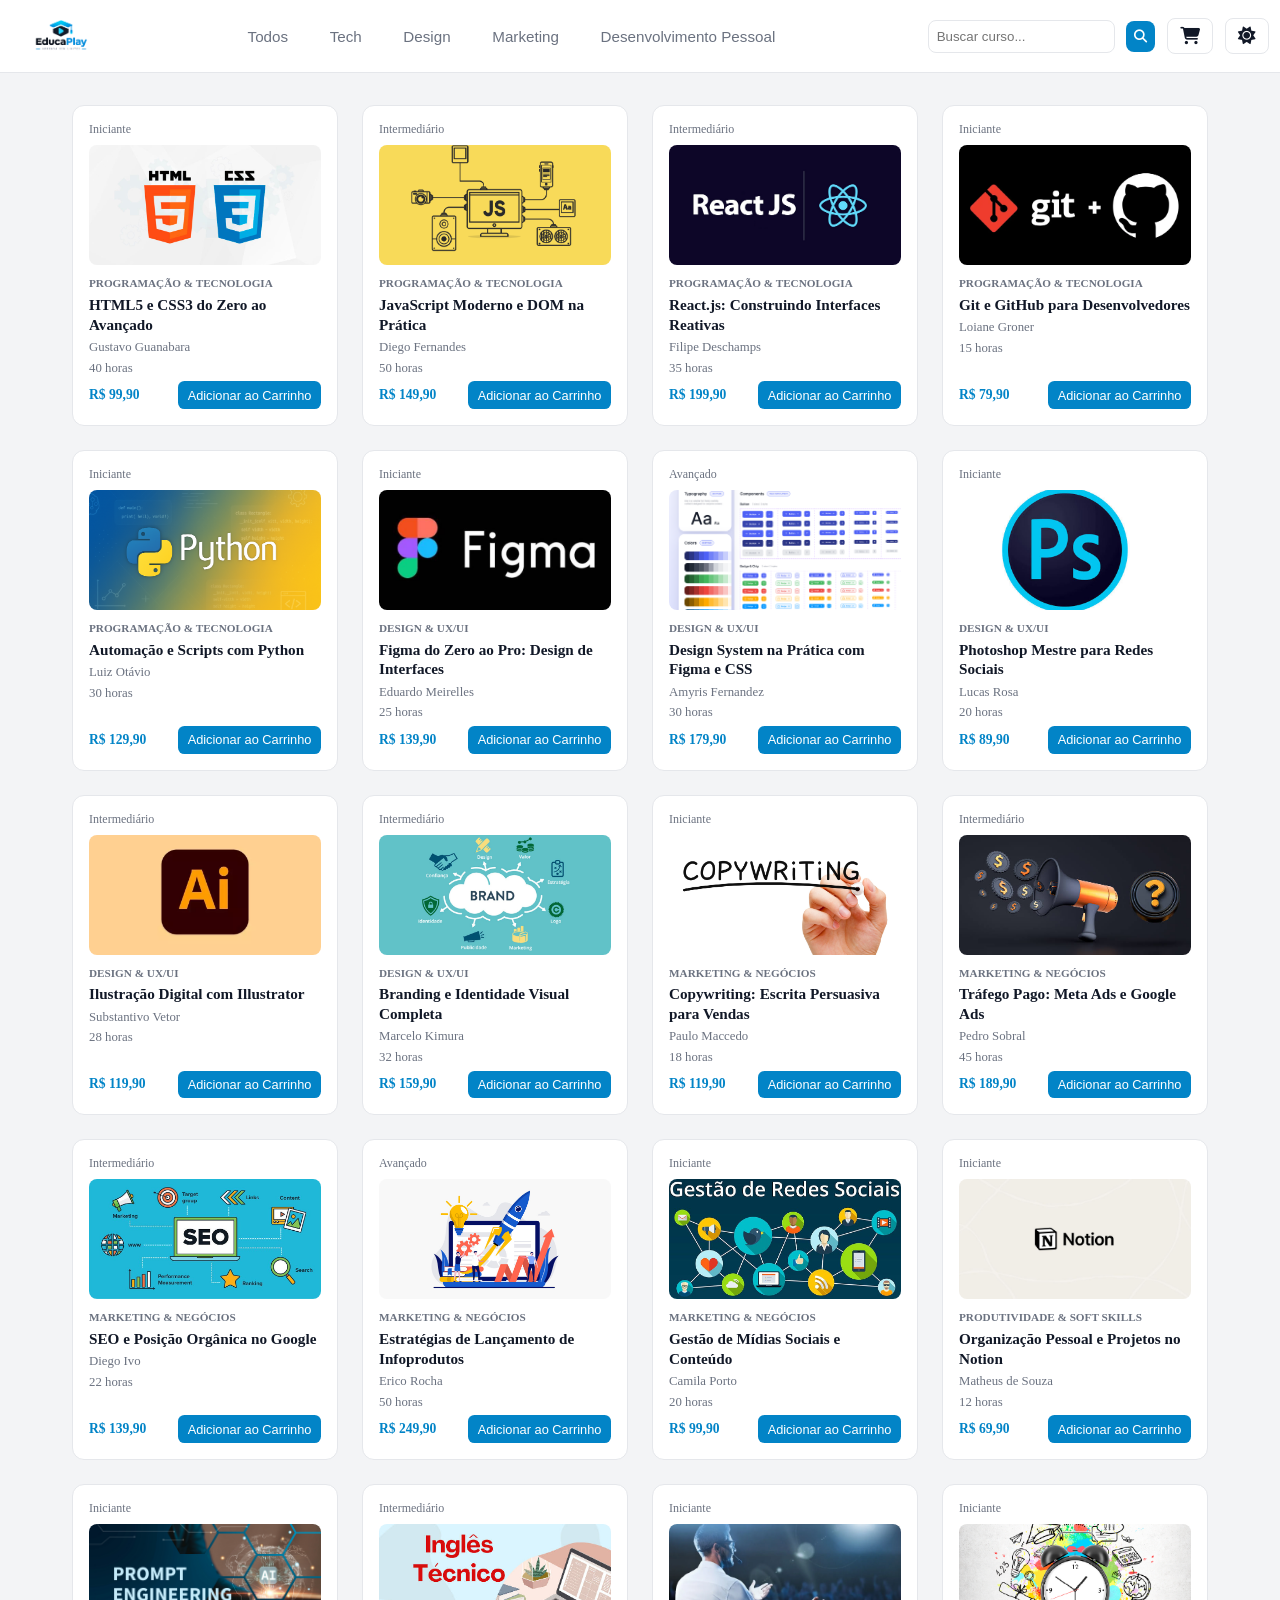
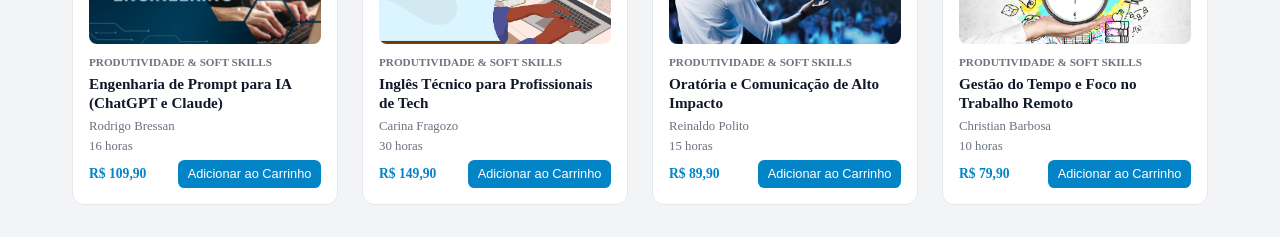
==== index.html @ 2feab338 "Desenvolvendo o carrinho e ajustando a responsividade" ====
<!doctype html>
<html lang="pt-BR">
  <head>
    <meta charset="UTF-8" />
    <meta name="viewport" content="width=device-width, initial-scale=1.0" />
    <link rel="stylesheet" href="./css/style.css" />
    <link rel="stylesheet" href="./css/responsive.css" />
    <link
      rel="stylesheet"
      href="https://cdnjs.cloudflare.com/ajax/libs/font-awesome/6.5.1/css/all.min.css"
    />
    <script src="./js/theme-toggle.js" defer></script>
    <script src="./js/products.js" defer></script>
    <script src="./js/main.js" defer></script>
    <script src="./js/cart.js" defer></script>

    <title>Music Store</title>
  </head>
  <body>
    <header>
      <nav class="nav">
        <img
          src="./assets/img/logo.jpg"
          width="100px"
          alt="Logo da Music Store"
        />
        <button
          id="menu-toggle"
          class="menu-toggle"
          aria-label="Abrir menu"
          aria-expanded="false"
          aria-controls="menu"
        >
          <i class="fa-solid fa-bars"></i>
        </button>
        <div class="buttons" id="nav-menu">
          <button data-category="Todos">Todos</button>
          <button data-category="Programação & Tecnologia">Tech</button>
          <button data-category="Design & UX/UI">Design</button>
          <button data-category="Marketing & Negócios">Marketing</button>
          <button data-category="Produtividade & Soft Skills">
            Desenvolvimento Pessoal
          </button>

          <div class="nav-actions"></div>
        </div>

        <div class="nav-actions">
          <div class="search-box">
            <input type="text" placeholder="Buscar curso..." />
            <button class="search-btn">
              <i class="fa-solid fa-magnifying-glass"></i>
            </button>
          </div>
          <button id="cart" aria-label="Carrinho" class="cart">
            <i class="fa-solid fa-cart-shopping"></i>
          </button>
          <button
            id="theme-toggle"
            aria-label="Alterar Tema"
            class="theme-button"
          >
            <i class="fa-solid fa-sun"></i>
          </button>
        </div>
      </nav>
    </header>

    <main>
      <section id="products-container" class="products-grid"></section>
    </main>

    <div id="cart-modal" class="cart-modal">
      <div class="cart-modal-content">
        <div class="cart-modal-header">
          <h2>Seu Carrinho</h2>
          <button id="close-cart" aria-label="Fechar carrinho">
            <i class="fa-solid fa-xmark"></i>
          </button>
        </div>

        <div id="cart-items-list"></div>

        <div class="cart-modal-footer">
          <p>Total: <strong id="cart-total-price">R$ 0,00</strong></p>
          <button id="checkout-btn">Finalizar Compra</button>
        </div>
      </div>
    </div>
  </body>
</html>
---- css/style.css ----
:root {
  --bg-primary: #f3f4f6;
  --bg-surface: #ffffff;
  --text-main: #111827;
  --text-muted: #6b7280;
  --accent-color: #0284c7;
  --accent-hover: #0369a1;
  --border-color: #e5e7eb;
}

body.dark-mode {
  --bg-primary: #0b0f19;
  --bg-surface: #111827;
  --text-main: #f9fafb;
  --text-muted: #9ca3af;
  --accent-color: #00f2fe;
  --accent-hover: #00c6ff;
  --border-color: #1f2937;
}

* {
  margin: 0;
  padding: 0;
  box-sizing: border-box;
}

body {
  background-color: var(--bg-primary);
  color: var(--text-main);
  transition:
    background-color 0.3s ease,
    color 0.3s ease;
}

/* Base UI Components */
.nav {
  background-color: var(--bg-surface);
  border-bottom: 1px solid var(--border-color);
  display: flex;
  align-items: center;
  justify-content: space-between;
  padding: 0.7rem;
}

.nav .buttons {
  display: flex;
  gap: 1rem;
}

.nav .buttons button {
  background: transparent;
  color: var(--text-muted);
  border: none;
  cursor: pointer;
  font-size: 0.95rem;
  font-weight: 500;
  padding: 0.5rem 0.8rem;
  border-radius: 0.4rem;
  transition:
    color 0.2s ease,
    background-color 0.2s ease;
}

.nav .buttons button:hover,
.nav .buttons button.active {
  color: var(--text-main);
  background-color: var(--border-color);
}

.nav-actions {
  display: flex;
  align-items: center;
  gap: 0.75rem;
}

.search-box {
  display: flex;
  align-items: center;
  gap: 0.7rem;
}

.search-box input {
  background-color: var(--bg-surface);
  color: var(--text-main);
  padding: 0.5rem;
  border-radius: 0.5rem;
  border: 1px solid var(--border-color);
  width: 100%;
  max-width: 250px;
}

.search-box .search-btn {
  padding: 0.5rem;
  border-radius: 0.5rem;
  border: none;
  cursor: pointer;
  background-color: var(--accent-color);
  color: #ffffff;
}

.theme-button,
.cart {
  background: transparent;
  color: var(--text-main);
  border: 1px solid var(--border-color);
  padding: 0.5rem 0.75rem;
  border-radius: 0.5rem;
  cursor: pointer;
  font-size: 1.1rem;
  display: flex;
  align-items: center;
  justify-content: center;
  transition:
    background-color 0.2s ease,
    border-color 0.2s ease;
}

.theme-button:hover,
.cart:hover {
  background-color: var(--border-color);
  color: var(--accent-color);
}

/* Products Grid */
.products-grid {
  display: grid;
  grid-template-columns: repeat(auto-fill, minmax(240px, 1fr));
  gap: 1.5rem;
  max-width: 1200px;
  margin: 0 auto;
  padding: 2rem;
}

.product-card {
  background-color: var(--bg-surface);
  border: 1px solid var(--border-color);
  border-radius: 0.75rem;
  padding: 1rem;
  display: flex;
  flex-direction: column;
  height: 100%;
  overflow: hidden;
  transition:
    transform 0.2s ease,
    border-color 0.2s ease;
  position: relative;
}

.product-badge {
  font-size: 0.75rem;
  color: var(--text-muted);
  font-weight: 500;
  margin-bottom: 0.5rem;
  display: block;
}

.product-image {
  width: 100%;
  height: 120px;
  object-fit: cover;
  border-radius: 0.5rem;
  margin-bottom: 0.75rem;
}

.product-info {
  display: flex;
  flex-direction: column;
  gap: 0.35rem;
  flex-grow: 1;
}

.product-category {
  font-size: 0.7rem;
  color: var(--text-muted);
  text-transform: uppercase;
  font-weight: bold;
}

.product-title {
  font-size: 0.95rem;
  color: var(--text-main);
  line-height: 1.3;
}

.product-instructor,
.product-duration {
  font-size: 0.8rem;
  color: var(--text-muted);
}

.product-footer {
  display: flex;
  align-items: center;
  justify-content: space-between;
  margin-top: auto;
  gap: 0.5rem;
}

.product-price {
  font-size: 0.85rem;
  font-weight: bold;
  color: var(--accent-color);
}

.btn-add-cart {
  background-color: var(--accent-color);
  color: #fff;
  border: none;
  padding: 0.4rem 0.6rem;
  border-radius: 0.4rem;
  cursor: pointer;
  font-size: 0.8rem;
  font-weight: 500;
  white-space: nowrap;
}

.no-results {
  grid-column: 1 / -1;
  text-align: center;
  padding: 3rem 1rem;
  color: var(--text-muted);
  font-size: 1.1rem;
}

/* Modals */
.cart-badge {
  background: #e53935;
  color: #fff;
  border-radius: 50%;
  padding: 2px 6px;
  font-size: 12px;
}

.cart-modal {
  position: fixed;
  inset: 0;
  background: rgba(0, 0, 0, 0.6);
  display: none;
  justify-content: center;
  align-items: center;
  z-index: 1000;
  padding: 1rem;
}

.cart-modal.open {
  display: flex;
}

.cart-modal-content {
  background: var(--bg-primary);
  color: var(--text-main);
  border: 1px solid var(--border-color);
  border-radius: 1rem;
  width: 100%;
  max-width: 480px;
  max-height: 85vh;

  display: flex;
  flex-direction: column;
  box-shadow: 0 10px 25px rgba(0, 0, 0, 0.2);
  overflow: hidden;
}

.cart-modal-header {
  display: flex;
  justify-content: space-between;
  align-items: center;
  padding: 1.25rem;
  border-bottom: 2px solid var(--border-color);
  text-transform: uppercase;
}

.cart-modal-header h2 {
  font-size: 1.2rem;
  font-weight: 600;
}

.cart-modal-header button {
  background: transparent;
  border: none;
  color: var(--text-muted);
  font-size: 1.25rem;
  cursor: pointer;
  padding: 0.25rem;
  border-radius: 0.25rem;
  transition:
    color 0.2s,
    background-color 0.2s;
}

.cart-modal-header button:hover {
  color: var(--text-main);
  background-color: var(--border-color);
}

#cart-item-list {
  flex-grow: 1;
  overflow-y: auto;
  padding: 1.25rem;
  display: flex;
  flex-direction: column;
  gap: 1rem;
}

.cart-modal-footer {
  display: flex;
  align-items: center;
  justify-content: space-between;
  padding: 1.25rem;
  border-top: 1px solid var(--border-color);
  background-color: var(--bg-primary);
  gap: 1rem;
}

.cart-modal-footer p {
  font-size: 1rem;
  color: var(--text-muted);
}

.cart-modal-footer strong {
  color: var(--accent-color);
  font-size: 1.15rem;
}

#checkout-btn {
  background-color: #2e7d32;
  color: #ffffff;
  border: none;
  padding: 0.7rem 1.2rem;
  border-radius: 0.5rem;
  font-weight: 600;
  cursor: pointer;
  transition: filter 0.2s;
}

#checkout-btn:hover {
  filter: brightness(1.1);
}

#cart-items-list > div,
.cart-item {
  display: flex;
  align-items: center;
  justify-content: space-between;
  gap: 1rem;
  padding: 0.85rem 1rem;
  border-bottom: 1px solid var(--border-color);
  width: 100%;
}

#cart-items-list > div:last-child,
.cart-item:last-child {
  border-bottom: none;
}

.cart-item-info {
  display: flex;
  flex-direction: column;
  gap: 0.25rem;
  text-align: left;
  flex-grow: 1;
}

.cart-item-info h4 {
  font-size: 0.95rem;
  font-weight: 600;
  color: var(--text-main);
  line-height: 1.3;
}

.cart-item-info p {
  font-size: 0.85rem;
  color: var(--text-muted);
}

.cart-item-actions {
  display: flex;
  align-items: center;
  gap: 0.5rem;
  flex-shrink: 0;
}

.cart-item-actions button {
  background: transparent;
  color: var(--text-main);
  border: 1px solid var(--border-color);
  border-radius: 0.4rem;
  width: 28px;
  height: 28px;
  display: flex;
  align-items: center;
  justify-content: center;
  cursor: pointer;
  font-size: 0.9rem;
  font-weight: 600;
  transition:
    background-color 0.2s,
    color 0.2s,
    border-color 0.2s;
}

.cart-item-actions button:hover {
  background-color: var(--border-color);
  color: var(--accent-color);
}

.cart-item-actions span {
  font-size: 0.9rem;
  font-weight: 600;
  min-width: 18px;
  text-align: center;
}

/* 4. Botão de Apagar (Lixeira) */
.cart-item-actions .remove-btn {
  color: #e53935;
  border-color: rgba(229, 57, 53, 0.3);
  margin-left: 0.25rem;
}

.cart-item-actions .remove-btn:hover {
  background-color: #e53935;
  color: #ffffff;
  border-color: #e53935;
}

/* Checkout Page */
.checkout-container {
  background-color: var(--bg-surface);
  max-width: 1000px;
  width: calc(100% - 2rem);
  margin: 3rem auto;
  padding: 2rem;
  display: flex;
  flex-direction: column;
  border-radius: 1rem;
  box-shadow: 0 8px 30px rgba(0, 0, 0, 0.12);
}

.checkout-container h1 {
  text-align: center;
  font-size: 1.8rem;
}

.checkout-container h2 {
  font-size: 1.15rem;
  margin-bottom: 1rem;
}

.checkout-content {
  display: grid;
  grid-template-columns: 1.2fr 1fr;
  align-items: start;
  gap: 2rem;
}

.checkout-items,
.checkout-summary {
  border-radius: 1rem;
  padding: 1.5rem;
  border: 1px solid var(--border-color);
}

.checkout-items {
  background-color: var(--bg-surface);
  color: var(--text-main);
  max-height: 500px;
  overflow-y: auto;
}

.checkout-summary {
  display: flex;
  flex-direction: column;
  gap: 1.25rem;
}

.checkout-summary form {
  display: flex;
  flex-direction: column;
  gap: 1rem;
}

.field {
  display: flex;
  flex-direction: column;
  gap: 0.35rem;
}

.field label {
  font-size: 0.9rem;
  font-weight: 600;
}

.required {
  color: #e53935;
}

.field input,
.field select {
  padding: 0.7rem 0.9rem;
  font: inherit;
  color: inherit;
  background: transparent;
  border: 1px solid var(--border-color);
  border-radius: 0.6rem;
  transition:
    border-color 0.2s,
    box-shadow 0.2s;
}

.field input:focus,
.field select:focus {
  outline: none;
  border-color: var(--accent-color);
  box-shadow: 0 0 0 3px rgba(2, 132, 199, 0.25);
}

.field select option {
  background-color: var(--bg-surface);
  color: var(--text-main);
}

.summary-details {
  display: flex;
  flex-direction: column;
  gap: 0.5rem;
  padding-top: 1rem;
  border-top: 1px dashed var(--border-color);
}

.summary-details p {
  display: flex;
  justify-content: space-between;
}

.total-line {
  font-size: 1.25rem;
}

.btn-checkout-finish,
.btn-checkout-clear {
  padding: 0.85rem 1rem;
  font: inherit;
  font-weight: 600;
  border-radius: 0.6rem;
  cursor: pointer;
  transition:
    transform 0.15s,
    filter 0.2s,
    background-color 0.2s;
}

.btn-checkout-finish {
  background-color: #2e7d32;
  color: #fff;
  border: none;
}

.btn-checkout-finish:hover {
  filter: brightness(1.1);
  transform: translateY(-1px);
}

.btn-checkout-clear {
  background: transparent;
  color: #e53935;
  border: 1px solid #e53935;
}

.btn-checkout-clear:hover {
  background-color: #e53935;
  color: #fff;
}

.checkout-item {
  display: flex;
  align-items: center;
  justify-content: space-between;
  gap: 1rem;
  padding: 0.9rem 0;
  border-bottom: 1px solid var(--border-color);
}

.checkout-item:last-child {
  border-bottom: none;
}

.checkout-item img {
  width: 64px;
  height: 64px;
  object-fit: cover;
  border-radius: 0.5rem;
}

.checkout-item-info {
  display: flex;
  align-items: center;
  justify-content: space-between;
  gap: 1rem;
  width: 100%;
}

.checkout-item-info h4 {
  font-size: 1rem;
  font-weight: 500;
  margin: 0;
  text-align: left;
}

.checkout-item-info .price {
  font-weight: 700;
  white-space: nowrap;
}

.empty-checkout {
  display: flex;
  flex-direction: column;
  align-items: center;
  gap: 1rem;
  padding: 2rem 1rem;
  text-align: center;
}

.btn-voltar-loja {
  display: inline-block;
  padding: 0.7rem 1.2rem;
  font-weight: 600;
  text-decoration: none;
  color: #fff;
  background-color: #2e7d32;
  border-radius: 0.6rem;
  transition:
    filter 0.2s,
    transform 0.15s;
}

.btn-voltar-loja:hover {
  filter: brightness(1.1);
  transform: translateY(-1px);
}
---- css/responsive.css ----
img {
  max-width: 100%;
  height: auto;
}

#cart-items-list {
  flex-grow: 1;
  overflow-y: auto;
  padding: 0.5rem 1.25rem;
  display: flex;
  flex-direction: column;
}

.menu-toggle {
  display: none;
}

@media (max-width: 1024px) {
  .products-grid {
    grid-template-columns: repeat(auto-fill, minmax(220px, 1fr));
    gap: 1.25rem;
    padding: 1.5rem;
  }

  .checkout-container {
    padding: 1.5rem;
  }

  .checkout-content {
    gap: 1.5rem;
  }
}

@media (max-width: 768px) {
  .nav {
    flex-wrap: wrap;
    gap: 0.5rem;
    padding: 0.6rem 0.75rem;
  }

  .nav > img,
  .nav .buttons > a img {
    width: 80px;
  }

  .nav > img {
    order: 1;
    margin-right: auto;
  }

  .nav-actions {
    display: contents;
  }

  .nav-actions > * {
    order: 2;
  }

  .nav-actions > .theme-button {
    order: 3;
  }

  .menu-toggle {
    order: 4;
    display: flex;
    align-items: center;
    justify-content: center;
    min-width: 40px;
    min-height: 40px;
    background: transparent;
    color: var(--text-main);
    border: 1px solid var(--border-color);
    border-radius: 0.5rem;
    font-size: 1.1rem;
    cursor: pointer;
  }

  .menu-toggle:hover {
    background-color: var(--border-color);
    color: var(--accent-color);
  }

  .nav-actions > .search-box {
    order: 5;
    flex-basis: 100%;
    min-width: 0;
  }

  .search-box input {
    max-width: none;
    min-width: 0;
  }

  #nav-menu {
    order: 6;
    display: none;
    flex-basis: 100%;
    flex-direction: column;
    gap: 0.25rem;
    padding-top: 0.5rem;
    border-top: 1px solid var(--border-color);
  }

  #nav-menu.open {
    display: flex;
  }

  #nav-menu button {
    width: 100%;
    text-align: left;
    padding: 0.75rem 0.8rem;
  }

  .products-grid {
    grid-template-columns: repeat(auto-fill, minmax(200px, 1fr));
    gap: 1rem;
    padding: 1rem;
  }

  .checkout-container {
    width: calc(100% - 1.5rem);
    margin: 1.5rem auto;
    padding: 1.25rem;
  }

  .checkout-container h1 {
    font-size: 1.5rem;
  }

  .checkout-content {
    grid-template-columns: 1fr;
    gap: 1.25rem;
  }

  .checkout-items,
  .checkout-summary {
    padding: 1.15rem;
  }

  .checkout-items {
    max-height: 360px;
  }
}

@media (max-width: 480px) {
  .products-grid {
    grid-template-columns: 1fr;
    padding: 0.75rem;
  }

  .product-image {
    height: 160px;
  }

  .product-title {
    font-size: 1rem;
  }

  .product-price {
    font-size: 0.95rem;
  }

  .btn-add-cart {
    padding: 0.55rem 0.8rem;
    font-size: 0.85rem;
  }

  .theme-button,
  .cart,
  .search-box .search-btn {
    min-width: 40px;
    min-height: 40px;
  }

  .nav .buttons button {
    padding: 0.5rem 0.7rem;
    font-size: 0.9rem;
  }

  .cart-modal {
    padding: 0.5rem;
  }

  .cart-modal-content {
    max-height: 92vh;
    border-radius: 0.75rem;
  }

  .cart-modal-header,
  .cart-modal-footer {
    padding: 1rem;
  }

  .cart-modal-footer {
    flex-direction: column;
    align-items: stretch;
    text-align: center;
  }

  #checkout-btn {
    width: 100%;
    padding: 0.85rem 1rem;
  }

  #cart-items-list > div,
  .cart-item {
    flex-wrap: wrap;
    padding: 0.75rem 0;
  }

  .cart-item-info {
    min-width: 0;
    flex-basis: 100%;
  }

  .cart-item-actions {
    width: 100%;
    justify-content: flex-end;
  }

  .cart-item-actions button {
    width: 36px;
    height: 36px;
  }

  .checkout-container {
    width: calc(100% - 1rem);
    margin: 1rem auto;
    padding: 1rem;
    border-radius: 0.75rem;
  }

  .checkout-container h1 {
    font-size: 1.3rem;
  }

  .checkout-items,
  .checkout-summary {
    padding: 1rem;
    border-radius: 0.75rem;
  }

  .checkout-item,
  .checkout-item-info {
    gap: 0.5rem;
  }

  .checkout-item-info h4 {
    font-size: 0.95rem;
    overflow-wrap: anywhere;
  }

  .field input,
  .field select {
    font-size: 16px;
    padding: 0.8rem 0.9rem;
  }

  .total-line {
    font-size: 1.1rem;
  }

  .btn-checkout-finish,
  .btn-checkout-clear {
    width: 100%;
    padding: 0.95rem 1rem;
  }

  .btn-voltar {
    font-size: 0.85rem;
  }

  .btn-voltar-text {
    display: none;
  }
}

@media (max-width: 360px) {
  .nav-actions {
    gap: 0.4rem;
  }

  .search-box {
    gap: 0.4rem;
  }

  .checkout-container {
    padding: 0.85rem;
  }
}

@media (prefers-reduced-motion: reduce) {
  * {
    transition: none !important;
    animation: none !important;
  }
}
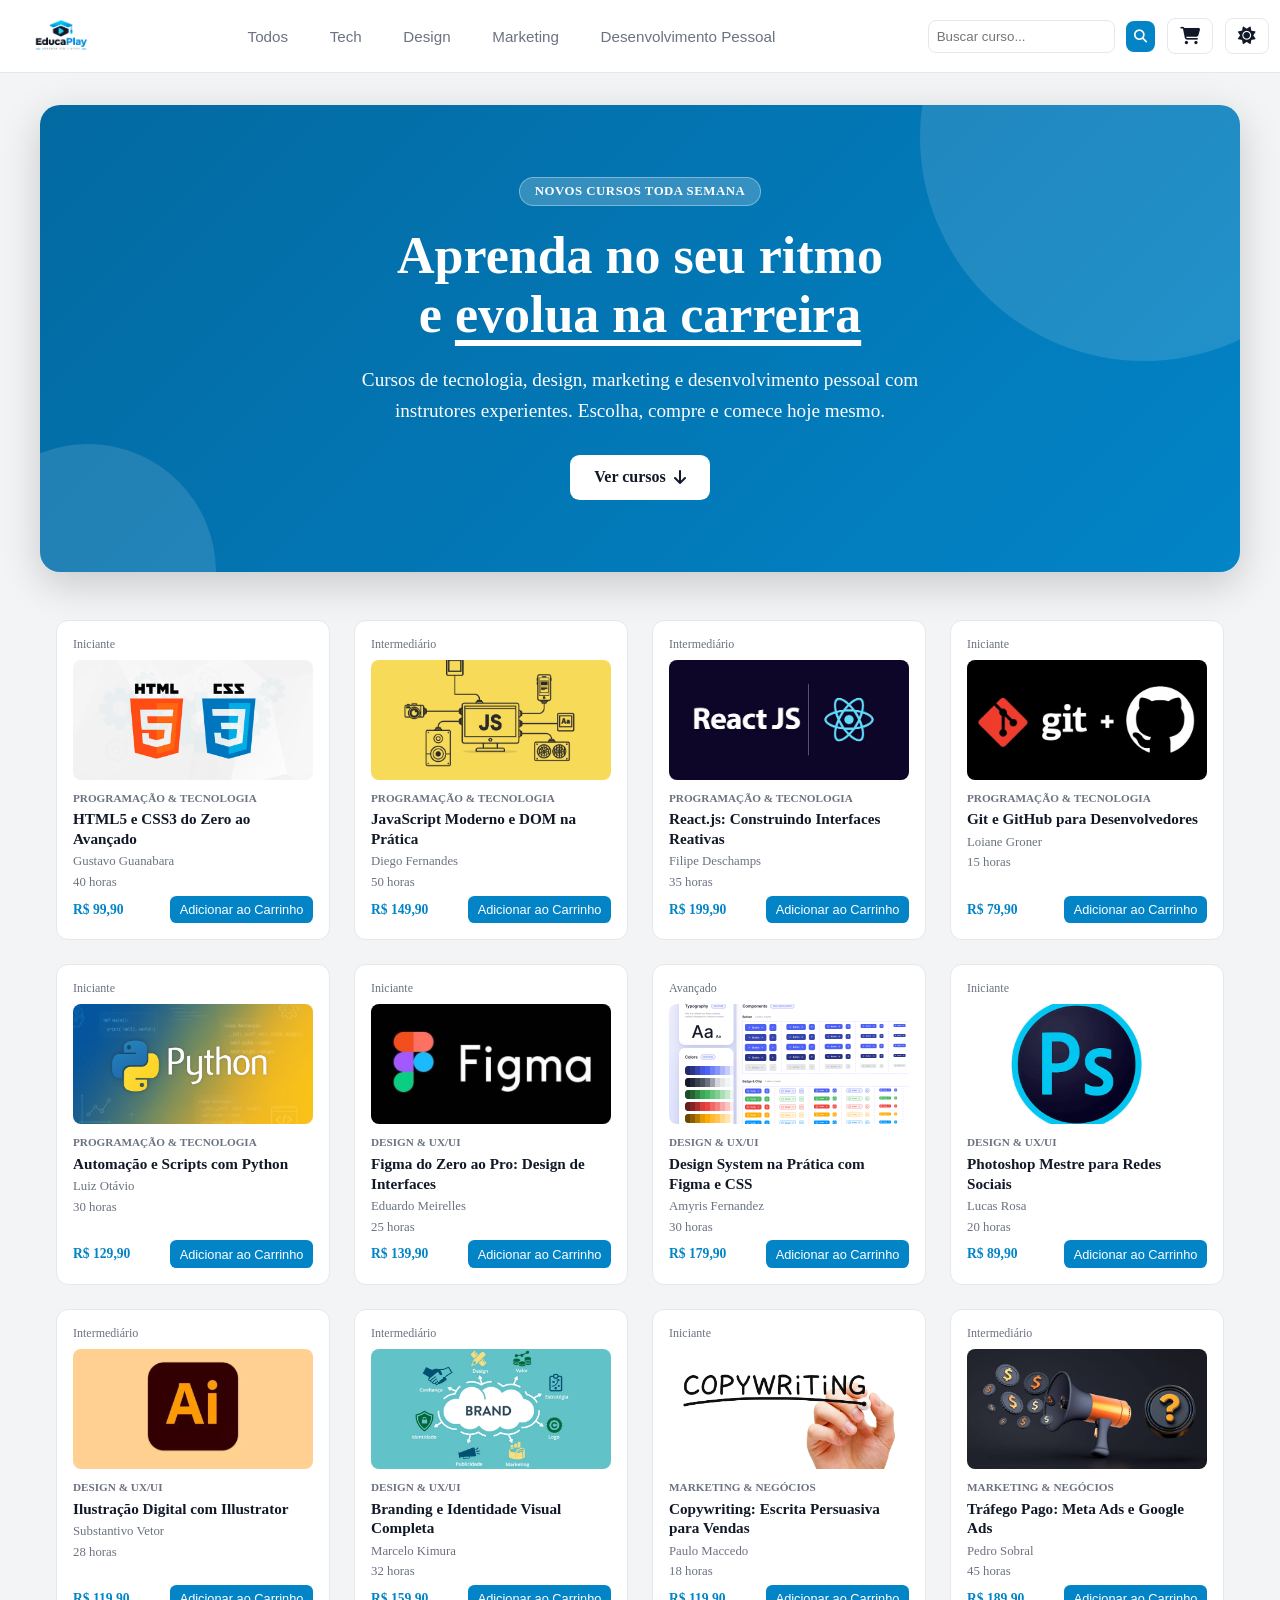
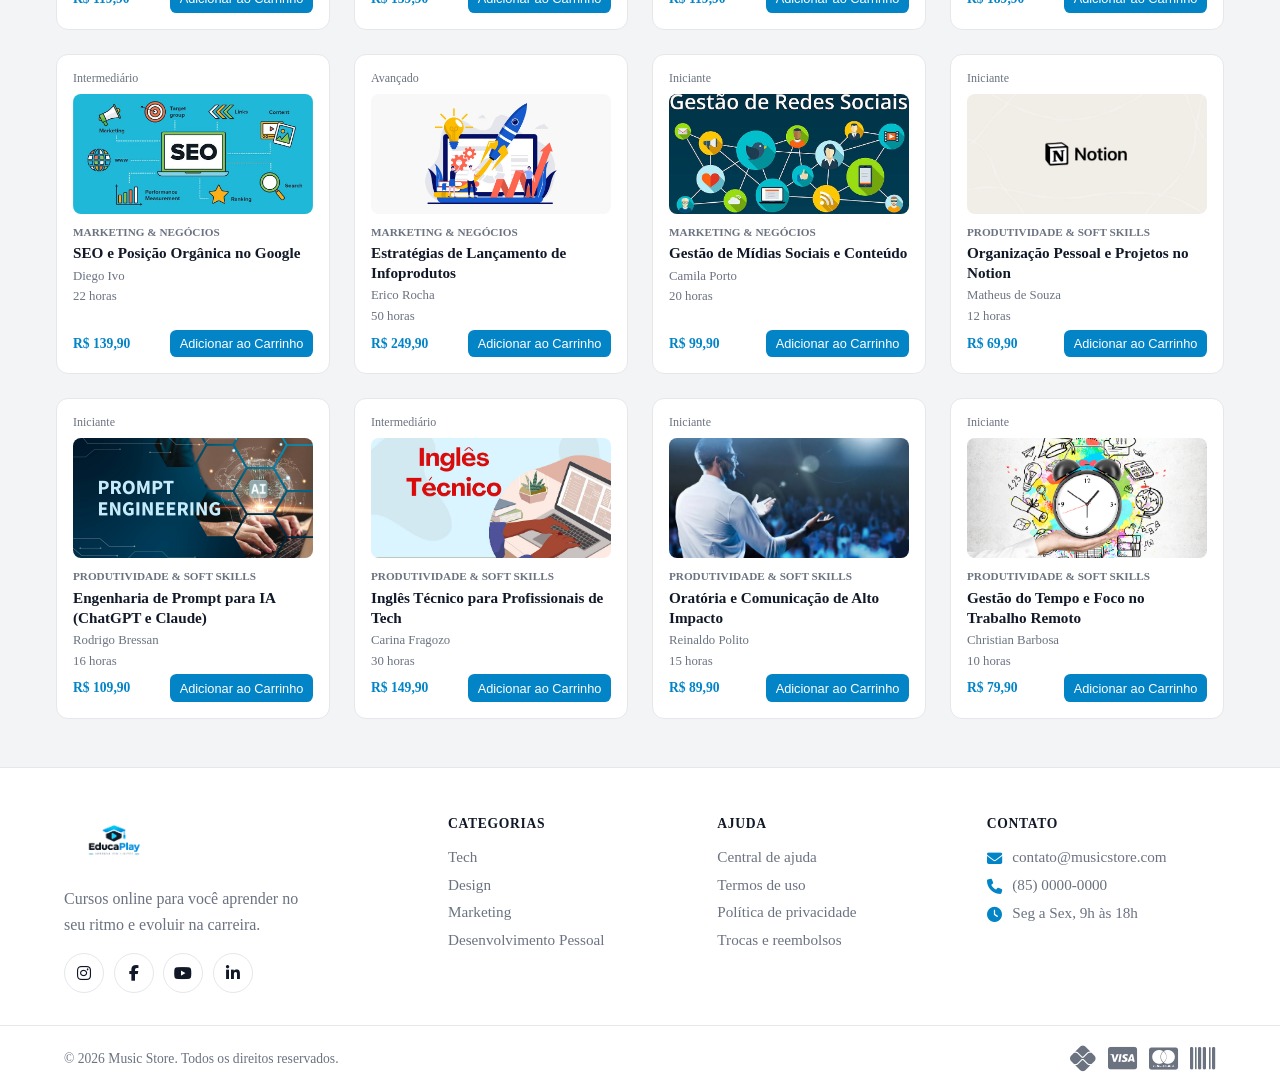
==== commit 9fb67212: "Criando a hero e o footer do site" ====
--- a/index.html
+++ b/index.html
@@ -14,7 +14,7 @@
     <script src="./js/main.js" defer></script>
     <script src="./js/cart.js" defer></script>
 
-    <title>Music Store</title>
+    <title>EducaPlay | Encontre cursos</title>
   </head>
   <body>
     <header>
@@ -64,6 +64,25 @@
           </button>
         </div>
       </nav>
+
+      <section class="hero">
+        <div class="hero-content">
+          <span class="hero-badge">Novos cursos toda semana</span>
+          <h1>
+            Aprenda no seu ritmo e
+            <span class="hero-highlight">evolua na carreira</span>
+          </h1>
+          <p>
+            Cursos de tecnologia, design, marketing e desenvolvimento pessoal
+            com instrutores experientes. Escolha, compre e comece hoje mesmo.
+          </p>
+          <div class="hero-actions">
+            <a href="#products-container" class="btn-hero btn-hero-primary">
+              Ver cursos <i class="fa-solid fa-arrow-down"></i>
+            </a>
+          </div>
+        </div>
+      </section>
     </header>
 
     <main>
@@ -87,5 +106,77 @@
         </div>
       </div>
     </div>
+
+    <footer class="footer">
+      <div class="footer-container">
+        <div class="footer-brand">
+          <a href="./index.html">
+            <img
+              src="./assets/img/logo.jpg"
+              width="100"
+              alt="Logo Music Store"
+            />
+          </a>
+          <p>
+            Cursos online para você aprender no seu ritmo e evoluir na carreira.
+          </p>
+          <div class="footer-social">
+            <a href="#" aria-label="Instagram"
+              ><i class="fa-brands fa-instagram"></i
+            ></a>
+            <a href="#" aria-label="Facebook"
+              ><i class="fa-brands fa-facebook-f"></i
+            ></a>
+            <a href="#" aria-label="YouTube"
+              ><i class="fa-brands fa-youtube"></i
+            ></a>
+            <a href="#" aria-label="LinkedIn"
+              ><i class="fa-brands fa-linkedin-in"></i
+            ></a>
+          </div>
+        </div>
+
+        <nav class="footer-column" aria-label="Categorias">
+          <h3>Categorias</h3>
+          <ul>
+            <li><a href="./index.html">Tech</a></li>
+            <li><a href="./index.html">Design</a></li>
+            <li><a href="./index.html">Marketing</a></li>
+            <li><a href="./index.html">Desenvolvimento Pessoal</a></li>
+          </ul>
+        </nav>
+
+        <nav class="footer-column" aria-label="Ajuda">
+          <h3>Ajuda</h3>
+          <ul>
+            <li><a href="#">Central de ajuda</a></li>
+            <li><a href="#">Termos de uso</a></li>
+            <li><a href="#">Política de privacidade</a></li>
+            <li><a href="#">Trocas e reembolsos</a></li>
+          </ul>
+        </nav>
+
+        <div class="footer-column footer-contact">
+          <h3>Contato</h3>
+          <ul>
+            <li><i class="fa-solid fa-envelope"></i> contato@musicstore.com</li>
+            <li><i class="fa-solid fa-phone"></i> (85) 0000-0000</li>
+            <li><i class="fa-solid fa-clock"></i> Seg a Sex, 9h às 18h</li>
+          </ul>
+        </div>
+      </div>
+
+      <div class="footer-bottom">
+        <div class="footer-bottom-content">
+          <p>&copy; 2026 Music Store. Todos os direitos reservados.</p>
+          <div class="footer-payments" aria-label="Formas de pagamento">
+            <i class="fa-brands fa-pix" title="Pix"></i>
+            <i class="fa-brands fa-cc-visa" title="Visa"></i>
+            <i class="fa-brands fa-cc-mastercard" title="Mastercard"></i>
+            <i class="fa-solid fa-barcode" title="Boleto"></i>
+          </div>
+        </div>
+      </div>
+    </footer>
   </body>
 </html>
--- a/css/style.css
+++ b/css/style.css
@@ -6,6 +6,8 @@
   --accent-color: #0284c7;
   --accent-hover: #0369a1;
   --border-color: #e5e7eb;
+  --success: #2e7d32;
+  --danger: #e53935;
 }
 
 body.dark-mode {
@@ -24,7 +26,15 @@
   box-sizing: border-box;
 }
 
+html {
+  scroll-behavior: smooth;
+}
+
 body {
+  min-height: 100vh;
+  min-height: 100dvh;
+  display: flex;
+  flex-direction: column;
   background-color: var(--bg-primary);
   color: var(--text-main);
   transition:
@@ -32,7 +42,10 @@
     color 0.3s ease;
 }
 
-/* Base UI Components */
+main {
+  margin-bottom: 2rem;
+}
+
 .nav {
   background-color: var(--bg-surface);
   border-bottom: 1px solid var(--border-color);
@@ -121,14 +134,158 @@
   color: var(--accent-color);
 }
 
-/* Products Grid */
+.hero {
+  display: flex;
+  justify-content: center;
+  padding: clamp(0.75rem, 3vw, 2rem);
+}
+
+.hero-content {
+  position: relative;
+  isolation: isolate;
+  overflow: hidden;
+  background: linear-gradient(135deg, var(--accent-hover), var(--accent-color));
+  color: #ffffff;
+  display: flex;
+  flex-direction: column;
+  align-items: center;
+  text-align: center;
+  gap: 1.25rem;
+  padding: clamp(2rem, 6vw, 4.5rem) clamp(1.25rem, 4vw, 3rem);
+  max-width: 1200px;
+  width: 100%;
+  border-radius: 1.25rem;
+  box-shadow: 0 12px 40px rgba(0, 0, 0, 0.18);
+}
+
+.hero-content::before,
+.hero-content::after {
+  content: "";
+  position: absolute;
+  z-index: -1;
+  border-radius: 50%;
+  background: rgba(255, 255, 255, 0.12);
+}
+
+.hero-content::before {
+  width: 28rem;
+  height: 28rem;
+  top: -12rem;
+  right: -8rem;
+}
+
+.hero-content::after {
+  width: 16rem;
+  height: 16rem;
+  bottom: -8rem;
+  left: -5rem;
+}
+
+body.dark-mode .hero-content {
+  color: #0b0f19;
+  box-shadow: 0 12px 40px rgba(0, 242, 254, 0.15);
+}
+
+body.dark-mode .hero-content::before,
+body.dark-mode .hero-content::after {
+  background: rgba(11, 15, 25, 0.08);
+}
+
+.hero-badge {
+  font-size: 0.8rem;
+  font-weight: 600;
+  letter-spacing: 0.04em;
+  text-transform: uppercase;
+  padding: 0.35rem 0.9rem;
+  border-radius: 999px;
+  background-color: rgba(255, 255, 255, 0.2);
+  border: 1px solid rgba(255, 255, 255, 0.35);
+}
+
+body.dark-mode .hero-badge {
+  background-color: rgba(11, 15, 25, 0.12);
+  border-color: rgba(11, 15, 25, 0.3);
+}
+
+.hero-content h1 {
+  font-size: clamp(1.75rem, 5vw, 3.25rem);
+  line-height: 1.15;
+  max-width: 20ch;
+}
+
+.hero-highlight {
+  text-decoration: underline;
+  text-decoration-thickness: 0.12em;
+  text-underline-offset: 0.15em;
+}
+
+.hero-content p {
+  font-size: clamp(1rem, 2vw, 1.2rem);
+  line-height: 1.6;
+  max-width: 60ch;
+}
+
+.hero-actions {
+  display: flex;
+  flex-wrap: wrap;
+  justify-content: center;
+  gap: 0.75rem;
+  margin-top: 0.5rem;
+}
+
+.btn-hero {
+  display: inline-flex;
+  align-items: center;
+  justify-content: center;
+  gap: 0.5rem;
+  padding: 0.85rem 1.5rem;
+  border-radius: 0.6rem;
+  font-weight: 600;
+  text-decoration: none;
+  transition:
+    transform 0.15s,
+    filter 0.2s,
+    background-color 0.2s;
+}
+
+.btn-hero:hover {
+  transform: translateY(-2px);
+}
+
+.btn-hero:focus-visible {
+  outline: 3px solid currentColor;
+  outline-offset: 3px;
+}
+
+.btn-hero-primary {
+  background-color: var(--bg-surface);
+  color: var(--text-main);
+}
+
+.btn-hero-primary:hover {
+  filter: brightness(0.95);
+}
+
+.btn-hero-secondary {
+  color: inherit;
+  border: 2px solid currentColor;
+}
+
+.btn-hero-secondary:hover {
+  background-color: rgba(255, 255, 255, 0.15);
+}
+
+body.dark-mode .btn-hero-secondary:hover {
+  background-color: rgba(11, 15, 25, 0.12);
+}
+
 .products-grid {
   display: grid;
   grid-template-columns: repeat(auto-fill, minmax(240px, 1fr));
   gap: 1.5rem;
   max-width: 1200px;
   margin: 0 auto;
-  padding: 2rem;
+  padding: 1rem;
 }
 
 .product-card {
@@ -138,12 +295,7 @@
   padding: 1rem;
   display: flex;
   flex-direction: column;
-  height: 100%;
   overflow: hidden;
-  transition:
-    transform 0.2s ease,
-    border-color 0.2s ease;
-  position: relative;
 }
 
 .product-badge {
@@ -178,7 +330,6 @@
 
 .product-title {
   font-size: 0.95rem;
-  color: var(--text-main);
   line-height: 1.3;
 }
 
@@ -222,9 +373,8 @@
   font-size: 1.1rem;
 }
 
-/* Modals */
 .cart-badge {
-  background: #e53935;
+  background: var(--danger);
   color: #fff;
   border-radius: 50%;
   padding: 2px 6px;
@@ -254,7 +404,6 @@
   width: 100%;
   max-width: 480px;
   max-height: 85vh;
-
   display: flex;
   flex-direction: column;
   box-shadow: 0 10px 25px rgba(0, 0, 0, 0.2);
@@ -293,13 +442,10 @@
   background-color: var(--border-color);
 }
 
-#cart-item-list {
-  flex-grow: 1;
+#cart-items-list {
+  flex: 1;
   overflow-y: auto;
-  padding: 1.25rem;
-  display: flex;
-  flex-direction: column;
-  gap: 1rem;
+  padding: 0.5rem;
 }
 
 .cart-modal-footer {
@@ -308,12 +454,10 @@
   justify-content: space-between;
   padding: 1.25rem;
   border-top: 1px solid var(--border-color);
-  background-color: var(--bg-primary);
   gap: 1rem;
 }
 
 .cart-modal-footer p {
-  font-size: 1rem;
   color: var(--text-muted);
 }
 
@@ -322,22 +466,6 @@
   font-size: 1.15rem;
 }
 
-#checkout-btn {
-  background-color: #2e7d32;
-  color: #ffffff;
-  border: none;
-  padding: 0.7rem 1.2rem;
-  border-radius: 0.5rem;
-  font-weight: 600;
-  cursor: pointer;
-  transition: filter 0.2s;
-}
-
-#checkout-btn:hover {
-  filter: brightness(1.1);
-}
-
-#cart-items-list > div,
 .cart-item {
   display: flex;
   align-items: center;
@@ -345,10 +473,8 @@
   gap: 1rem;
   padding: 0.85rem 1rem;
   border-bottom: 1px solid var(--border-color);
-  width: 100%;
-}
-
-#cart-items-list > div:last-child,
+}
+
 .cart-item:last-child {
   border-bottom: none;
 }
@@ -364,7 +490,6 @@
 .cart-item-info h4 {
   font-size: 0.95rem;
   font-weight: 600;
-  color: var(--text-main);
   line-height: 1.3;
 }
 
@@ -411,20 +536,50 @@
   text-align: center;
 }
 
-/* 4. Botão de Apagar (Lixeira) */
 .cart-item-actions .remove-btn {
-  color: #e53935;
+  color: var(--danger);
   border-color: rgba(229, 57, 53, 0.3);
   margin-left: 0.25rem;
 }
 
 .cart-item-actions .remove-btn:hover {
-  background-color: #e53935;
+  background-color: var(--danger);
   color: #ffffff;
-  border-color: #e53935;
-}
-
-/* Checkout Page */
+  border-color: var(--danger);
+}
+
+#checkout-btn,
+.btn-checkout-finish,
+.btn-voltar-loja {
+  background-color: var(--success);
+  color: #ffffff;
+  border: none;
+  font-weight: 600;
+  cursor: pointer;
+  transition:
+    filter 0.2s,
+    transform 0.15s;
+}
+
+#checkout-btn:hover,
+.btn-checkout-finish:hover,
+.btn-voltar-loja:hover {
+  filter: brightness(1.1);
+  transform: translateY(-1px);
+}
+
+#checkout-btn {
+  padding: 0.7rem 1.2rem;
+  border-radius: 0.5rem;
+}
+
+.btn-voltar-loja {
+  display: inline-block;
+  padding: 0.7rem 1.2rem;
+  text-decoration: none;
+  border-radius: 0.6rem;
+}
+
 .checkout-container {
   background-color: var(--bg-surface);
   max-width: 1000px;
@@ -462,8 +617,6 @@
 }
 
 .checkout-items {
-  background-color: var(--bg-surface);
-  color: var(--text-main);
   max-height: 500px;
   overflow-y: auto;
 }
@@ -492,7 +645,7 @@
 }
 
 .required {
-  color: #e53935;
+  color: var(--danger);
 }
 
 .field input,
@@ -544,66 +697,41 @@
   font-weight: 600;
   border-radius: 0.6rem;
   cursor: pointer;
-  transition:
-    transform 0.15s,
-    filter 0.2s,
-    background-color 0.2s;
-}
-
-.btn-checkout-finish {
-  background-color: #2e7d32;
-  color: #fff;
-  border: none;
-}
-
-.btn-checkout-finish:hover {
-  filter: brightness(1.1);
-  transform: translateY(-1px);
 }
 
 .btn-checkout-clear {
   background: transparent;
-  color: #e53935;
-  border: 1px solid #e53935;
+  color: var(--danger);
+  border: 1px solid var(--danger);
+  transition:
+    background-color 0.2s,
+    color 0.2s;
 }
 
 .btn-checkout-clear:hover {
-  background-color: #e53935;
+  background-color: var(--danger);
   color: #fff;
 }
 
 .checkout-item {
+  padding: 0.9rem 0;
+  border-bottom: 1px solid var(--border-color);
+}
+
+.checkout-item:last-child {
+  border-bottom: none;
+}
+
+.checkout-item-info {
   display: flex;
   align-items: center;
   justify-content: space-between;
   gap: 1rem;
-  padding: 0.9rem 0;
-  border-bottom: 1px solid var(--border-color);
-}
-
-.checkout-item:last-child {
-  border-bottom: none;
-}
-
-.checkout-item img {
-  width: 64px;
-  height: 64px;
-  object-fit: cover;
-  border-radius: 0.5rem;
-}
-
-.checkout-item-info {
-  display: flex;
-  align-items: center;
-  justify-content: space-between;
-  gap: 1rem;
-  width: 100%;
 }
 
 .checkout-item-info h4 {
   font-size: 1rem;
   font-weight: 500;
-  margin: 0;
   text-align: left;
 }
 
@@ -621,20 +749,139 @@
   text-align: center;
 }
 
-.btn-voltar-loja {
-  display: inline-block;
-  padding: 0.7rem 1.2rem;
-  font-weight: 600;
+.footer {
+  background-color: var(--bg-surface);
+  border-top: 1px solid var(--border-color);
+  margin-top: auto;
+}
+
+.footer-container {
+  display: grid;
+  grid-template-columns: 1.5fr repeat(3, 1fr);
+  gap: 2.5rem;
+  max-width: 1200px;
+  margin: 0 auto;
+  padding: 3rem 1.5rem 2rem;
+}
+
+.footer-brand {
+  display: flex;
+  flex-direction: column;
+  align-items: flex-start;
+  gap: 1rem;
+}
+
+.footer-brand p {
+  color: var(--text-muted);
+  line-height: 1.6;
+  max-width: 32ch;
+}
+
+.footer-social {
+  display: flex;
+  gap: 0.6rem;
+}
+
+.footer-social a {
+  width: 40px;
+  height: 40px;
+  display: flex;
+  align-items: center;
+  justify-content: center;
+  color: var(--text-main);
   text-decoration: none;
-  color: #fff;
-  background-color: #2e7d32;
-  border-radius: 0.6rem;
-  transition:
-    filter 0.2s,
+  border: 1px solid var(--border-color);
+  border-radius: 50%;
+  transition:
+    background-color 0.2s,
+    color 0.2s,
+    border-color 0.2s,
     transform 0.15s;
 }
 
-.btn-voltar-loja:hover {
-  filter: brightness(1.1);
-  transform: translateY(-1px);
-}
+.footer-social a:hover {
+  background-color: var(--accent-color);
+  border-color: var(--accent-color);
+  color: #ffffff;
+  transform: translateY(-2px);
+}
+
+body.dark-mode .footer-social a:hover {
+  color: #0b0f19;
+}
+
+.footer-column h3 {
+  font-size: 0.85rem;
+  letter-spacing: 0.05em;
+  text-transform: uppercase;
+  margin-bottom: 1rem;
+}
+
+.footer-column ul {
+  list-style: none;
+  display: flex;
+  flex-direction: column;
+  gap: 0.6rem;
+}
+
+.footer-column li,
+.footer-column a {
+  color: var(--text-muted);
+  font-size: 0.95rem;
+  text-decoration: none;
+}
+
+.footer-column a {
+  transition: color 0.2s;
+}
+
+.footer-column a:hover {
+  color: var(--accent-color);
+}
+
+.footer a:focus-visible {
+  outline: 2px solid var(--accent-color);
+  outline-offset: 3px;
+  border-radius: 0.25rem;
+}
+
+.footer-contact li {
+  display: flex;
+  align-items: flex-start;
+  gap: 0.6rem;
+}
+
+.footer-contact i {
+  color: var(--accent-color);
+  width: 1rem;
+  margin-top: 0.2rem;
+  text-align: center;
+}
+
+.footer-bottom {
+  border-top: 1px solid var(--border-color);
+}
+
+.footer-bottom-content {
+  display: flex;
+  align-items: center;
+  justify-content: space-between;
+  flex-wrap: wrap;
+  gap: 1rem;
+  max-width: 1200px;
+  margin: 0 auto;
+  padding: 1.25rem 1.5rem;
+}
+
+.footer-bottom p {
+  font-size: 0.85rem;
+  color: var(--text-muted);
+}
+
+.footer-payments {
+  display: flex;
+  align-items: center;
+  gap: 0.75rem;
+  font-size: 1.6rem;
+  color: var(--text-muted);
+}
--- a/css/responsive.css
+++ b/css/responsive.css
@@ -3,19 +3,24 @@
   height: auto;
 }
 
-#cart-items-list {
-  flex-grow: 1;
-  overflow-y: auto;
-  padding: 0.5rem 1.25rem;
-  display: flex;
-  flex-direction: column;
-}
-
 .menu-toggle {
   display: none;
 }
 
 @media (max-width: 1024px) {
+  .footer-container {
+    grid-template-columns: repeat(3, 1fr);
+    gap: 2rem;
+  }
+
+  .footer-brand {
+    grid-column: 1 / -1;
+  }
+
+  .footer-brand p {
+    max-width: 60ch;
+  }
+
   .products-grid {
     grid-template-columns: repeat(auto-fill, minmax(220px, 1fr));
     gap: 1.25rem;
@@ -32,6 +37,29 @@
 }
 
 @media (max-width: 768px) {
+  .footer-container {
+    grid-template-columns: repeat(2, 1fr);
+    padding: 2.25rem 1.25rem 1.5rem;
+  }
+
+  .footer-contact {
+    grid-column: 1 / -1;
+  }
+
+  .hero-content::before {
+    width: 18rem;
+    height: 18rem;
+    top: -9rem;
+    right: -6rem;
+  }
+
+  .hero-content::after {
+    width: 11rem;
+    height: 11rem;
+    bottom: -5rem;
+    left: -4rem;
+  }
+
   .nav {
     flex-wrap: wrap;
     gap: 0.5rem;
@@ -143,6 +171,59 @@
 }
 
 @media (max-width: 480px) {
+  .footer-container {
+    grid-template-columns: 1fr;
+    gap: 1.75rem;
+    padding: 2rem 1rem 1.25rem;
+  }
+
+  .footer-brand {
+    align-items: center;
+    text-align: center;
+  }
+
+  .footer-column h3 {
+    margin-bottom: 0.75rem;
+  }
+
+  .footer-column a {
+    display: inline-block;
+    padding: 0.2rem 0;
+  }
+
+  .footer-bottom-content {
+    flex-direction: column;
+    text-align: center;
+    padding: 1.25rem 1rem;
+  }
+
+  .hero {
+    padding: 0.5rem;
+  }
+
+  .hero-content {
+    gap: 1rem;
+    border-radius: 1rem;
+  }
+
+  .hero-content::after {
+    display: none;
+  }
+
+  .hero-badge {
+    font-size: 0.7rem;
+  }
+
+  .hero-actions {
+    flex-direction: column;
+    width: 100%;
+  }
+
+  .btn-hero {
+    width: 100%;
+    padding: 0.95rem 1rem;
+  }
+
   .products-grid {
     grid-template-columns: 1fr;
     padding: 0.75rem;
@@ -202,7 +283,6 @@
     padding: 0.85rem 1rem;
   }
 
-  #cart-items-list > div,
   .cart-item {
     flex-wrap: wrap;
     padding: 0.75rem 0;
@@ -290,6 +370,10 @@
 }
 
 @media (prefers-reduced-motion: reduce) {
+  html {
+    scroll-behavior: auto;
+  }
+
   * {
     transition: none !important;
     animation: none !important;
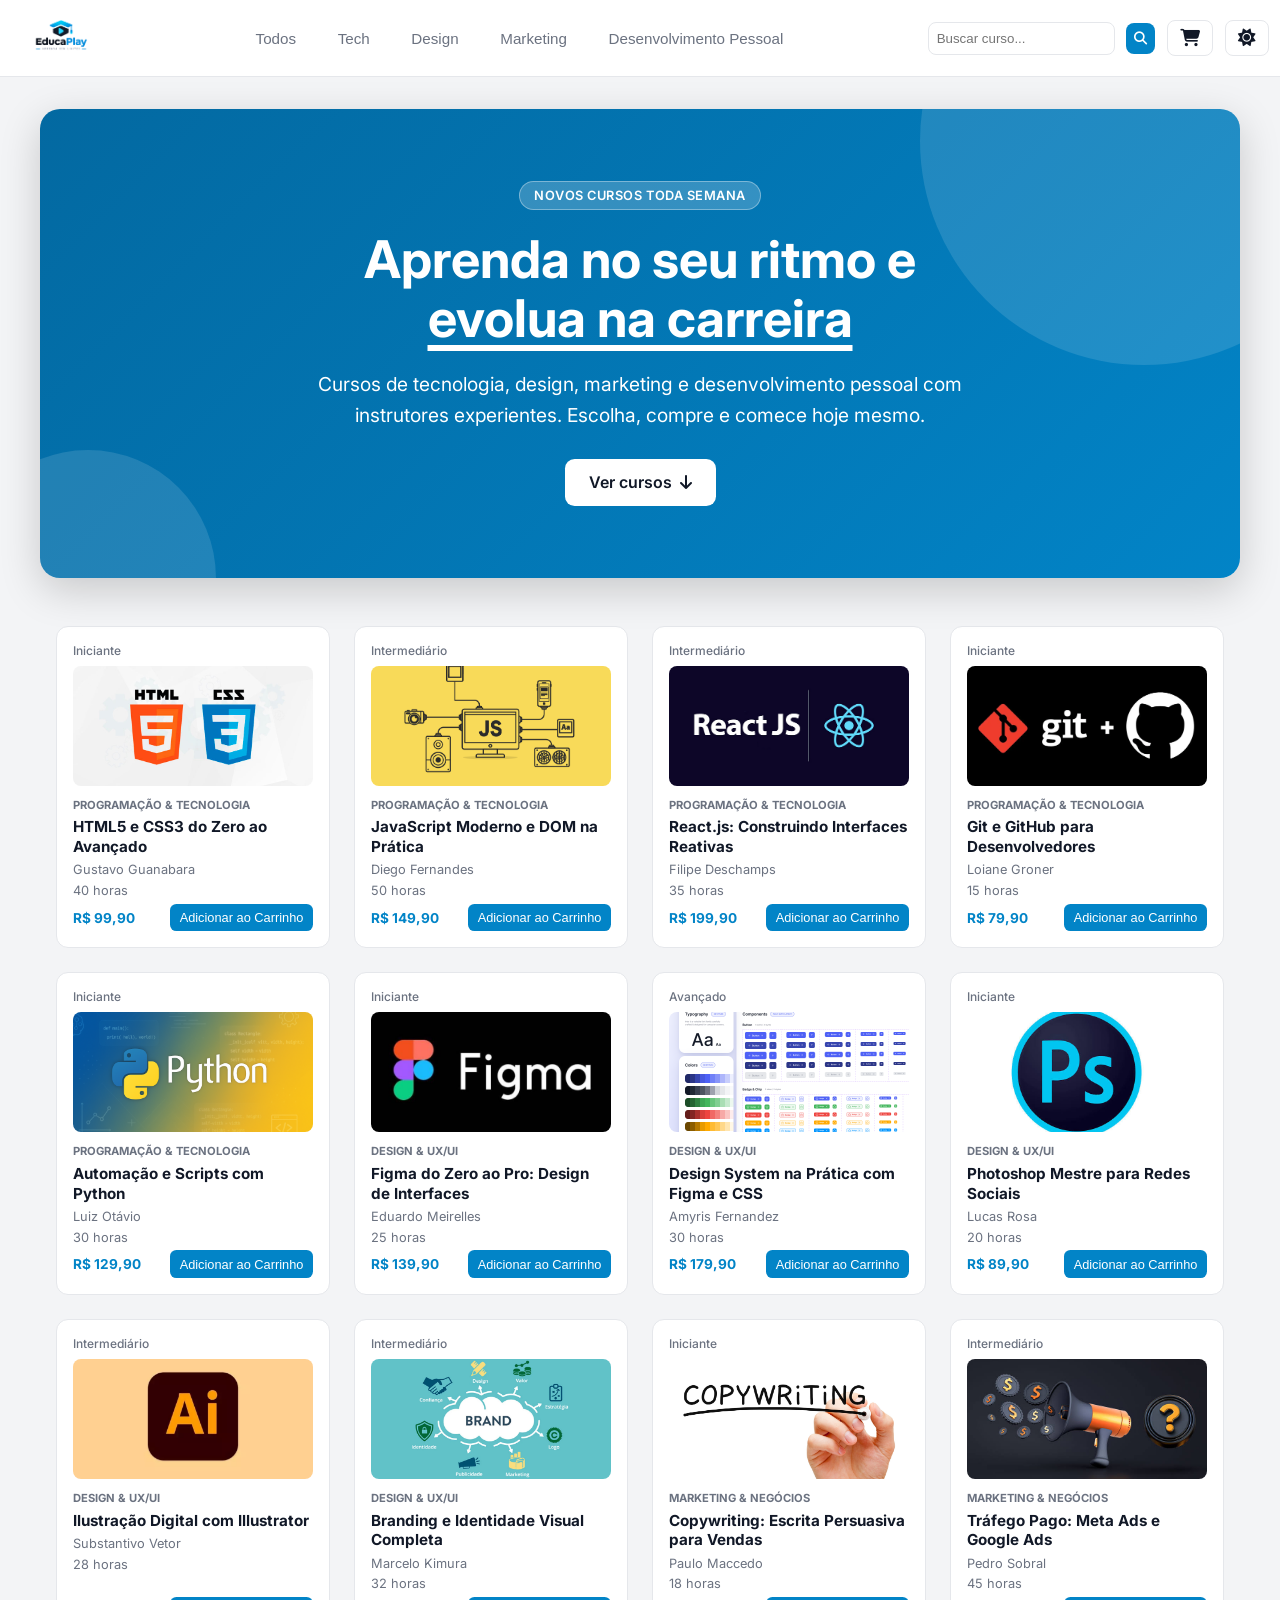
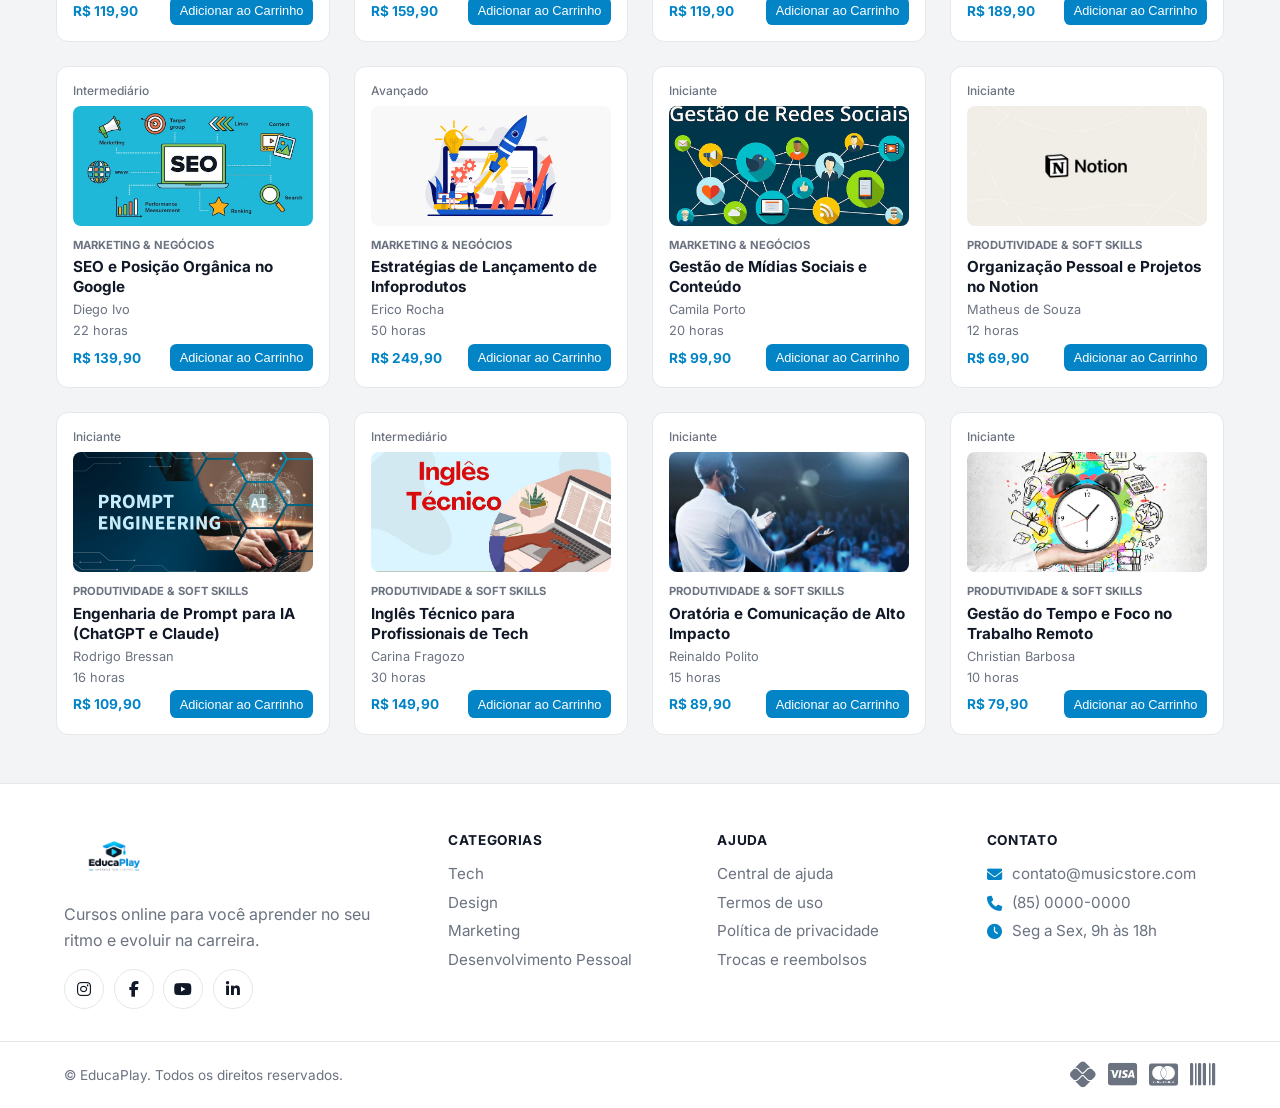
==== commit b4b47f46: "finalizando o projeto" ====
--- a/index.html
+++ b/index.html
@@ -19,17 +19,20 @@
   <body>
     <header>
       <nav class="nav">
-        <img
-          src="./assets/img/logo.jpg"
-          width="100px"
-          alt="Logo da Music Store"
-        />
+        <a href="/">
+          <img
+            src="./assets/img/logo.jpg"
+            width="100px"
+            alt="Logo da EducaPlay"
+            href="/"
+          />
+        </a>
         <button
           id="menu-toggle"
           class="menu-toggle"
           aria-label="Abrir menu"
           aria-expanded="false"
-          aria-controls="menu"
+          aria-controls="nav-menu"
         >
           <i class="fa-solid fa-bars"></i>
         </button>
@@ -41,8 +44,6 @@
           <button data-category="Produtividade & Soft Skills">
             Desenvolvimento Pessoal
           </button>
-
-          <div class="nav-actions"></div>
         </div>
 
         <div class="nav-actions">
@@ -64,26 +65,26 @@
           </button>
         </div>
       </nav>
+    </header>
 
-      <section class="hero">
-        <div class="hero-content">
-          <span class="hero-badge">Novos cursos toda semana</span>
-          <h1>
-            Aprenda no seu ritmo e
-            <span class="hero-highlight">evolua na carreira</span>
-          </h1>
-          <p>
-            Cursos de tecnologia, design, marketing e desenvolvimento pessoal
-            com instrutores experientes. Escolha, compre e comece hoje mesmo.
-          </p>
-          <div class="hero-actions">
-            <a href="#products-container" class="btn-hero btn-hero-primary">
-              Ver cursos <i class="fa-solid fa-arrow-down"></i>
-            </a>
-          </div>
+    <section class="hero">
+      <div class="hero-content">
+        <span class="hero-badge">Novos cursos toda semana</span>
+        <h1>
+          Aprenda no seu ritmo e
+          <span class="hero-highlight">evolua na carreira</span>
+        </h1>
+        <p>
+          Cursos de tecnologia, design, marketing e desenvolvimento pessoal com
+          instrutores experientes. Escolha, compre e comece hoje mesmo.
+        </p>
+        <div class="hero-actions">
+          <a href="#products-container" class="btn-hero btn-hero-primary">
+            Ver cursos <i class="fa-solid fa-arrow-down"></i>
+          </a>
         </div>
-      </section>
-    </header>
+      </div>
+    </section>
 
     <main>
       <section id="products-container" class="products-grid"></section>
@@ -168,7 +169,7 @@
 
       <div class="footer-bottom">
         <div class="footer-bottom-content">
-          <p>&copy; 2026 Music Store. Todos os direitos reservados.</p>
+          <p>&copy; EducaPlay. Todos os direitos reservados.</p>
           <div class="footer-payments" aria-label="Formas de pagamento">
             <i class="fa-brands fa-pix" title="Pix"></i>
             <i class="fa-brands fa-cc-visa" title="Visa"></i>
--- a/css/style.css
+++ b/css/style.css
@@ -1,3 +1,5 @@
+@import url("https://fonts.googleapis.com/css2?family=Inter:wght@400;500;600&family=Plus+Jakarta+Sans:wght@600;700;800&display=swap");
+
 :root {
   --bg-primary: #f3f4f6;
   --bg-surface: #ffffff;
@@ -8,6 +10,8 @@
   --border-color: #e5e7eb;
   --success: #2e7d32;
   --danger: #e53935;
+  --font-titulo: "Plus Jakarta Sans", sans-serif;
+  --font-corpo: "Inter", sans-serif;
 }
 
 body.dark-mode {
@@ -40,10 +44,17 @@
   transition:
     background-color 0.3s ease,
     color 0.3s ease;
+  font-family: var(--font-corpo);
 }
 
 main {
   margin-bottom: 2rem;
+}
+
+header {
+  position: sticky;
+  top: 0;
+  z-index: 100;
 }
 
 .nav {
--- a/css/responsive.css
+++ b/css/responsive.css
@@ -37,6 +37,15 @@
 }
 
 @media (max-width: 768px) {
+  #nav-menu {
+    max-height: 60vh;
+    overflow-y: auto;
+  }
+
+  .products-grid {
+    scroll-margin-top: 9rem;
+  }
+
   .footer-container {
     grid-template-columns: repeat(2, 1fr);
     padding: 2.25rem 1.25rem 1.5rem;
